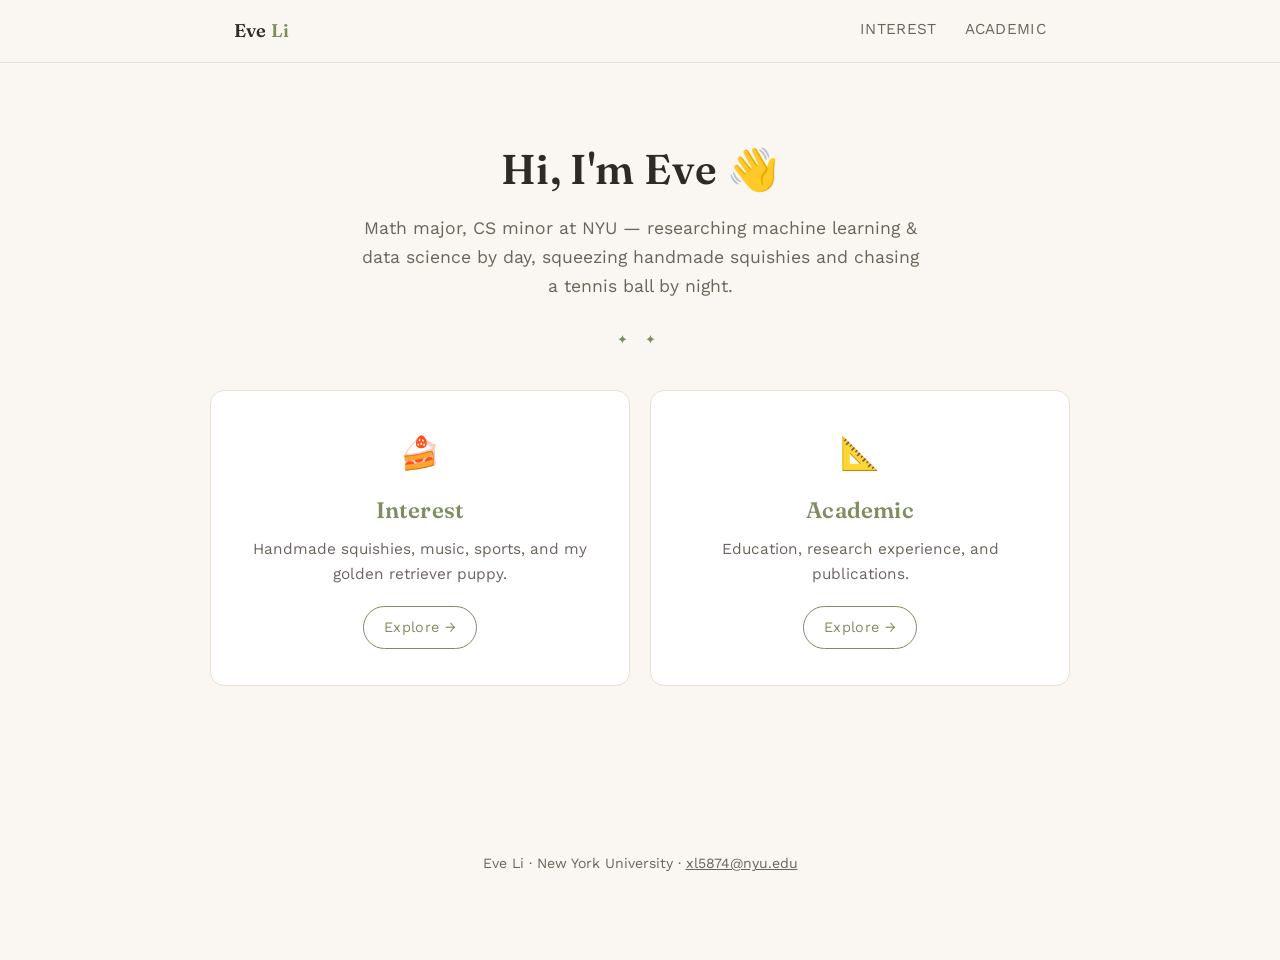
==== index.html @ 81f491f6 "Personal website: Interest and Academic sections" ====
<!doctype html>
<html lang="en">
<head>
<meta charset="utf-8" />
<meta name="viewport" content="width=device-width, initial-scale=1" />
<title>Eve Li</title>
<meta name="description" content="Eve Li — Mathematics & CS, NYU. Research in machine learning and data science, and a life full of handmade squishies, music, and sport." />
<link rel="preconnect" href="https://fonts.googleapis.com">
<link rel="preconnect" href="https://fonts.gstatic.com" crossorigin>
<link href="https://fonts.googleapis.com/css2?family=Fraunces:wght@500;600;700&family=Work+Sans:wght@400;500;600&display=swap" rel="stylesheet">
<link rel="stylesheet" href="css/style.css" />
</head>
<body>

<header class="site-nav">
  <div class="wrap">
    <div class="brand">Eve <span>Li</span></div>
    <nav>
      <a href="interest.html">Interest</a>
      <a href="academic.html">Academic</a>
    </nav>
  </div>
</header>

<main>
  <section class="hero wrap">
    <h1>Hi, I'm Eve 👋</h1>
    <p class="tagline">
      Math major, CS minor at NYU — researching machine learning &amp; data science by day,
      squeezing handmade squishies and chasing a tennis ball by night.
    </p>
    <div class="diamond-rule">✦ ✦</div>

    <div class="portal-cards">
      <a class="portal-card" href="interest.html" style="text-decoration:none;">
        <div class="icon">🍰</div>
        <h2>Interest</h2>
        <p>Handmade squishies, music, sports, and my golden retriever puppy.</p>
        <span class="btn">Explore →</span>
      </a>
      <a class="portal-card" href="academic.html" style="text-decoration:none;">
        <div class="icon">📐</div>
        <h2>Academic</h2>
        <p>Education, research experience, and publications.</p>
        <span class="btn">Explore →</span>
      </a>
    </div>
  </section>
</main>

<footer>
  <div class="wrap">
    <p>Eve Li · New York University · <a href="mailto:xl5874@nyu.edu">xl5874@nyu.edu</a></p>
  </div>
</footer>

</body>
</html>
---- css/style.css ----
:root {
  --bg: #faf7f2;
  --bg-card: #ffffff;
  --ink: #2e2b27;
  --ink-soft: #6b6459;
  --line: #e7e0d4;
  --accent: #7c8f5e;       /* matcha */
  --accent-soft: #e4ebdc;
  --accent-rose: #c98b8f;  /* soft berry accent */
  --accent-gold: #c79a4b;  /* warm cupcake accent */
  --max: 860px;
  --radius: 14px;
}

* { box-sizing: border-box; }

html { scroll-behavior: smooth; }

body {
  margin: 0;
  background: var(--bg);
  color: var(--ink);
  font-family: "Work Sans", -apple-system, BlinkMacSystemFont, "Segoe UI", sans-serif;
  font-size: 17px;
  line-height: 1.65;
  -webkit-font-smoothing: antialiased;
}

h1, h2, h3, .brand {
  font-family: "Fraunces", Georgia, "Times New Roman", serif;
  font-weight: 600;
  letter-spacing: 0.01em;
}

a { color: var(--accent); text-decoration: none; }
a:hover { text-decoration: underline; }

img, video { max-width: 100%; display: block; }

.wrap {
  max-width: var(--max);
  margin: 0 auto;
  padding: 0 24px;
}

/* ---- Nav ---- */
.site-nav {
  position: sticky;
  top: 0;
  z-index: 10;
  background: rgba(250, 247, 242, 0.92);
  backdrop-filter: saturate(140%) blur(6px);
  border-bottom: 1px solid var(--line);
}

.site-nav .wrap {
  display: flex;
  align-items: center;
  justify-content: space-between;
  padding-top: 16px;
  padding-bottom: 16px;
}

.brand {
  font-size: 1.15rem;
  color: var(--ink);
}

.brand span { color: var(--accent); }

.site-nav nav { display: flex; gap: 28px; }

.site-nav nav a {
  color: var(--ink-soft);
  font-size: 0.95rem;
  letter-spacing: 0.02em;
  text-transform: uppercase;
  padding-bottom: 2px;
  border-bottom: 2px solid transparent;
}

.site-nav nav a:hover,
.site-nav nav a.active {
  color: var(--ink);
  border-bottom-color: var(--accent);
  text-decoration: none;
}

/* ---- Hero ---- */
.hero {
  padding: 72px 0 40px;
  text-align: center;
}

.hero h1 {
  font-size: 2.6rem;
  margin: 0 0 10px;
}

.hero .tagline {
  color: var(--ink-soft);
  font-size: 1.1rem;
  max-width: 560px;
  margin: 0 auto 28px;
}

.diamond-rule {
  color: var(--accent);
  letter-spacing: 0.5em;
  font-size: 0.8rem;
  margin: 28px 0;
  text-align: center;
}

/* ---- Landing nav cards (index.html) ---- */
.portal-cards {
  display: grid;
  grid-template-columns: 1fr 1fr;
  gap: 20px;
  margin: 40px 0 72px;
}

.portal-card {
  background: var(--bg-card);
  border: 1px solid var(--line);
  border-radius: var(--radius);
  padding: 36px 28px;
  text-align: center;
  transition: transform 0.18s ease, box-shadow 0.18s ease, border-color 0.18s ease;
}

.portal-card:hover {
  transform: translateY(-3px);
  box-shadow: 0 10px 30px rgba(44, 40, 30, 0.08);
  border-color: var(--accent);
}

.portal-card .icon { font-size: 2rem; margin-bottom: 12px; }
.portal-card h2 { margin: 0 0 8px; font-size: 1.4rem; }
.portal-card p { color: var(--ink-soft); margin: 0 0 18px; font-size: 0.96rem; }
.portal-card a.btn { display: inline-block; }

.btn {
  display: inline-block;
  padding: 9px 20px;
  border-radius: 999px;
  border: 1px solid var(--accent);
  color: var(--accent);
  font-size: 0.9rem;
  letter-spacing: 0.02em;
}

.btn:hover {
  background: var(--accent);
  color: #fff;
  text-decoration: none;
}

/* ---- Sections ---- */
section.block {
  padding: 56px 0;
  border-bottom: 1px solid var(--line);
}

section.block:last-of-type { border-bottom: none; }

.eyebrow {
  text-transform: uppercase;
  letter-spacing: 0.14em;
  font-size: 0.78rem;
  color: var(--accent);
  margin-bottom: 8px;
  display: block;
}

.block h2 {
  font-size: 1.8rem;
  margin: 0 0 6px;
}

.block .intro {
  color: var(--ink-soft);
  max-width: 620px;
  margin-bottom: 30px;
}

/* ---- Squishy gallery ---- */
.squishy-timeline {
  display: flex;
  flex-direction: column;
  gap: 40px;
}

.squishy-entry {
  display: grid;
  grid-template-columns: 220px 1fr;
  gap: 24px;
  align-items: center;
}

.squishy-entry .media {
  border-radius: var(--radius);
  overflow: hidden;
  border: 1px solid var(--line);
  background: #fff;
}

.squishy-entry .media img,
.squishy-entry .media video {
  width: 100%;
  height: 100%;
  object-fit: cover;
  aspect-ratio: 1 / 1;
}

.squishy-entry .stage {
  font-size: 0.78rem;
  text-transform: uppercase;
  letter-spacing: 0.1em;
  color: var(--accent-gold);
  font-weight: 600;
}

.squishy-entry h3 { margin: 4px 0 8px; font-size: 1.2rem; }
.squishy-entry p { margin: 0; color: var(--ink-soft); }

.squishy-grid-extra {
  display: grid;
  grid-template-columns: repeat(3, 1fr);
  gap: 14px;
  margin-top: 10px;
}

.squishy-grid-extra .media {
  border-radius: 10px;
  overflow: hidden;
  border: 1px solid var(--line);
}

.squishy-grid-extra img {
  aspect-ratio: 1 / 1;
  object-fit: cover;
}

/* ---- Generic two-col grid (music/sports) ---- */
.pill-grid {
  display: flex;
  flex-wrap: wrap;
  gap: 12px;
}

.pill {
  background: var(--accent-soft);
  color: var(--ink);
  border-radius: 999px;
  padding: 10px 18px;
  font-size: 0.95rem;
  display: flex;
  align-items: center;
  gap: 8px;
}

.interest-cols {
  display: grid;
  grid-template-columns: 1fr 1fr;
  gap: 40px;
}

/* ---- Family / dog ---- */
.family-wrap {
  display: grid;
  grid-template-columns: 1fr 1fr;
  gap: 32px;
  align-items: start;
}

.dog-gallery {
  display: grid;
  grid-template-columns: 1fr 1fr;
  gap: 12px;
}

.dog-gallery .media {
  border-radius: var(--radius);
  overflow: hidden;
  border: 1px solid var(--line);
}

.dog-gallery img { aspect-ratio: 3/4; object-fit: cover; }

.family-text h3 { margin-top: 0; }

/* ---- Academic page ---- */
.about-grid {
  display: grid;
  grid-template-columns: 1fr;
  gap: 8px;
}

.fact-row {
  display: flex;
  flex-wrap: wrap;
  gap: 10px;
  margin-top: 18px;
}

.fact {
  border: 1px solid var(--line);
  background: var(--bg-card);
  border-radius: 10px;
  padding: 10px 16px;
  font-size: 0.92rem;
  color: var(--ink-soft);
}

.fact strong { color: var(--ink); }

.timeline-item {
  display: grid;
  grid-template-columns: 170px 1fr;
  gap: 20px;
  padding: 18px 0;
  border-top: 1px solid var(--line);
}

.timeline-item:first-of-type { border-top: none; }

.timeline-item .when {
  color: var(--ink-soft);
  font-size: 0.86rem;
  letter-spacing: 0.02em;
}

.timeline-item h3 { margin: 0 0 4px; font-size: 1.08rem; }
.timeline-item .org { color: var(--accent); font-size: 0.92rem; margin-bottom: 8px; display: block; }
.timeline-item p { margin: 0; color: var(--ink-soft); font-size: 0.95rem; }

.pub-list { display: flex; flex-direction: column; gap: 22px; }

.pub-item {
  border: 1px solid var(--line);
  background: var(--bg-card);
  border-radius: var(--radius);
  padding: 20px 22px;
}

.pub-item .status {
  display: inline-block;
  font-size: 0.72rem;
  text-transform: uppercase;
  letter-spacing: 0.08em;
  background: var(--accent-soft);
  color: var(--accent);
  padding: 3px 10px;
  border-radius: 999px;
  margin-bottom: 10px;
}

.pub-item h3 { margin: 0 0 6px; font-size: 1.1rem; }
.pub-item .authors { color: var(--ink-soft); font-size: 0.9rem; margin-bottom: 4px; }
.pub-item .venue { color: var(--ink-soft); font-size: 0.88rem; font-style: italic; }
.pub-item .desc { margin-top: 10px; font-size: 0.94rem; color: var(--ink-soft); }

.pub-other {
  margin-top: 26px;
  padding-top: 20px;
  border-top: 1px dashed var(--line);
  color: var(--ink-soft);
  font-size: 0.92rem;
}

.pub-other li { margin-bottom: 6px; }

/* ---- Footer ---- */
footer {
  padding: 40px 0 70px;
  text-align: center;
  color: var(--ink-soft);
  font-size: 0.88rem;
}

footer a { color: var(--ink-soft); text-decoration: underline; }

/* ---- Responsive ---- */
@media (max-width: 720px) {
  .portal-cards,
  .interest-cols,
  .family-wrap { grid-template-columns: 1fr; }

  .squishy-entry { grid-template-columns: 1fr; }
  .squishy-entry .media { aspect-ratio: 4/3; }
  .squishy-entry .media img,
  .squishy-entry .media video { aspect-ratio: 4/3; }

  .squishy-grid-extra { grid-template-columns: repeat(3, 1fr); }

  .timeline-item { grid-template-columns: 1fr; gap: 6px; }

  .site-nav nav { gap: 16px; }
  .hero h1 { font-size: 2rem; }
}
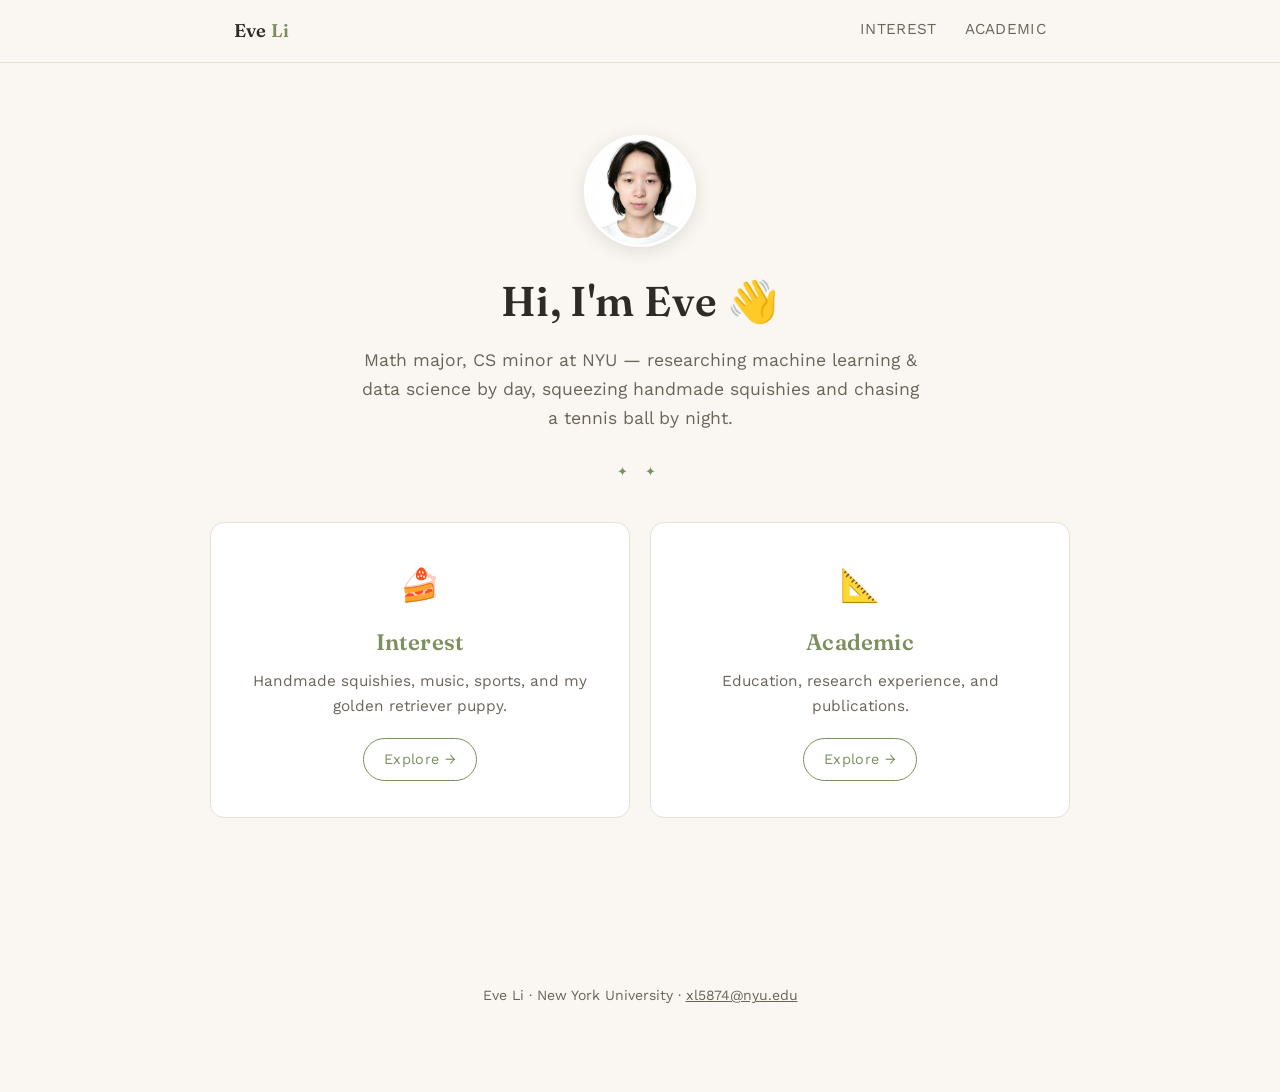
==== commit 90d39f07: "Add profile photo to landing page" ====
--- a/index.html
+++ b/index.html
@@ -24,6 +24,7 @@
 
 <main>
   <section class="hero wrap">
+    <img class="avatar" src="assets/profile/profile.jpg" alt="Eve Li" />
     <h1>Hi, I'm Eve 👋</h1>
     <p class="tagline">
       Math major, CS minor at NYU — researching machine learning &amp; data science by day,
--- a/css/style.css
+++ b/css/style.css
@@ -92,6 +92,16 @@
   text-align: center;
 }
 
+.avatar {
+  width: 112px;
+  height: 112px;
+  border-radius: 50%;
+  object-fit: cover;
+  margin: 0 auto 20px;
+  border: 3px solid #fff;
+  box-shadow: 0 4px 18px rgba(44, 40, 30, 0.12);
+}
+
 .hero h1 {
   font-size: 2.6rem;
   margin: 0 0 10px;
